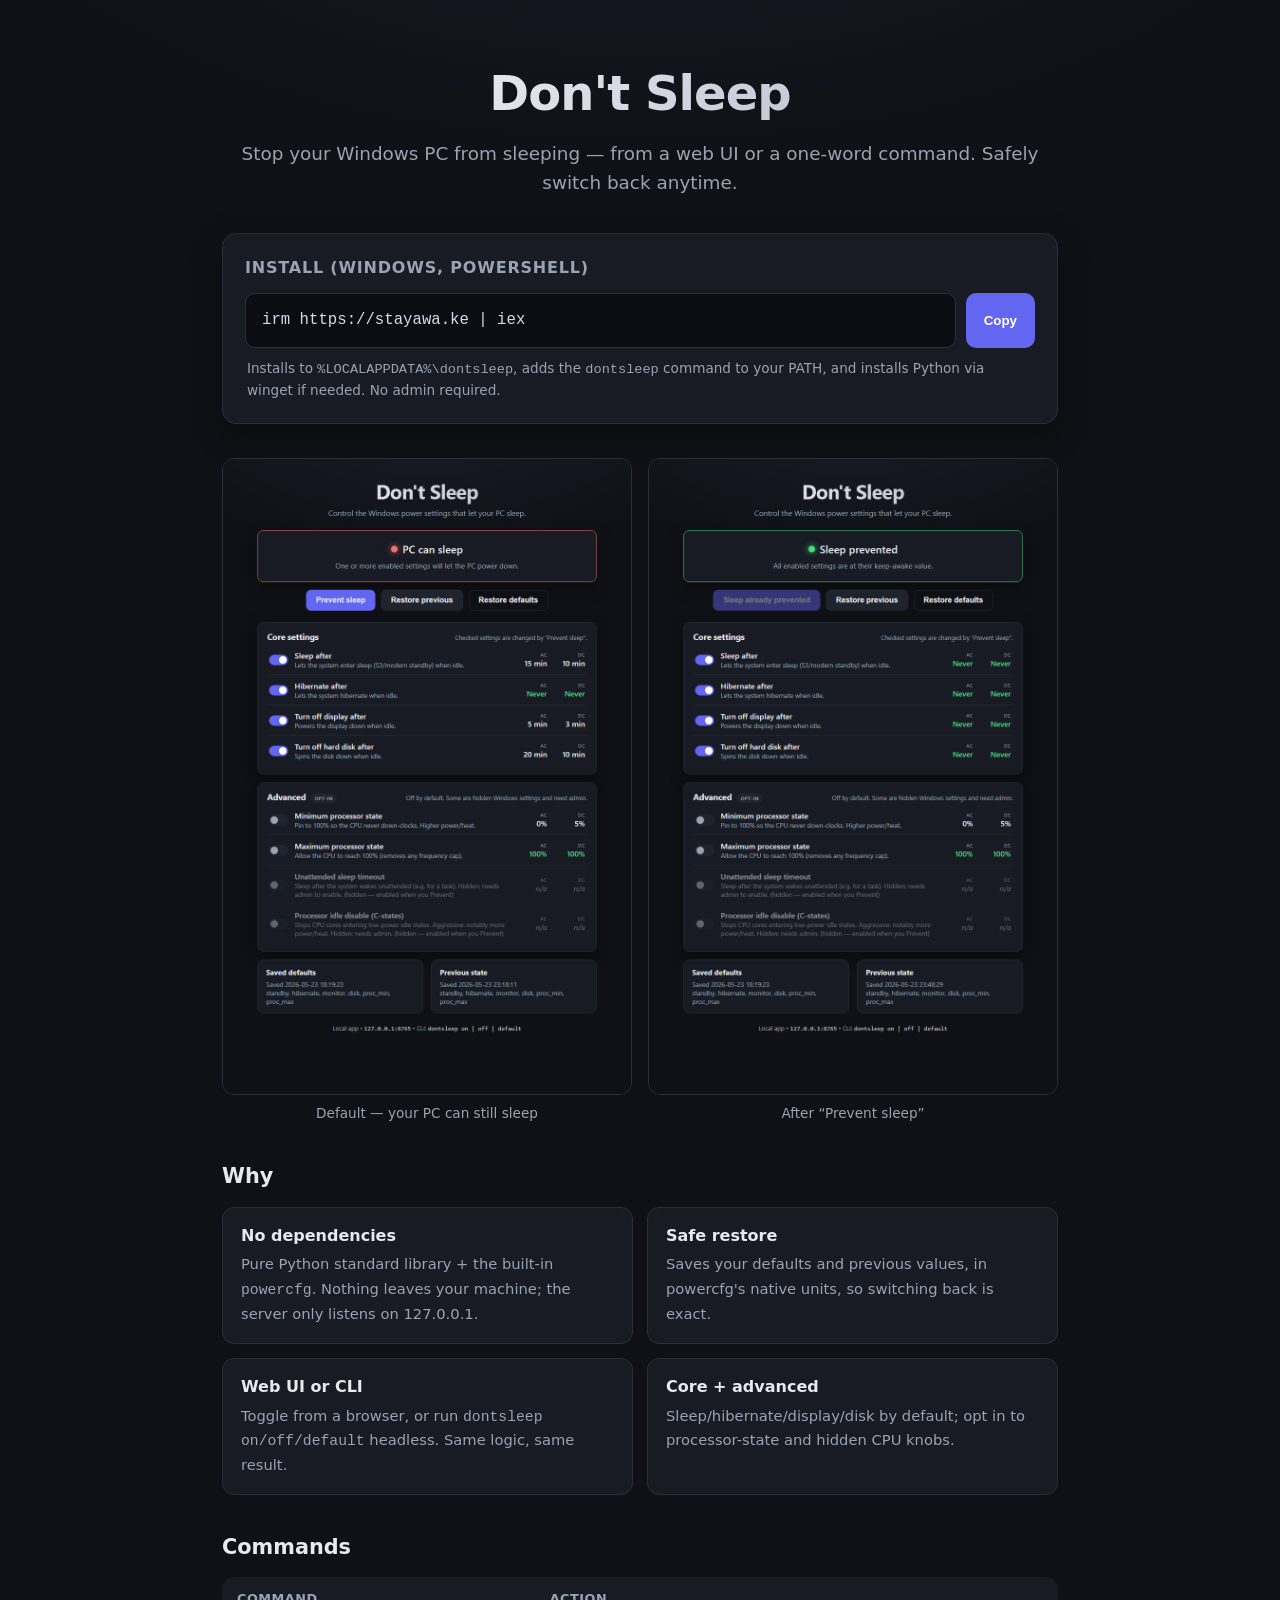
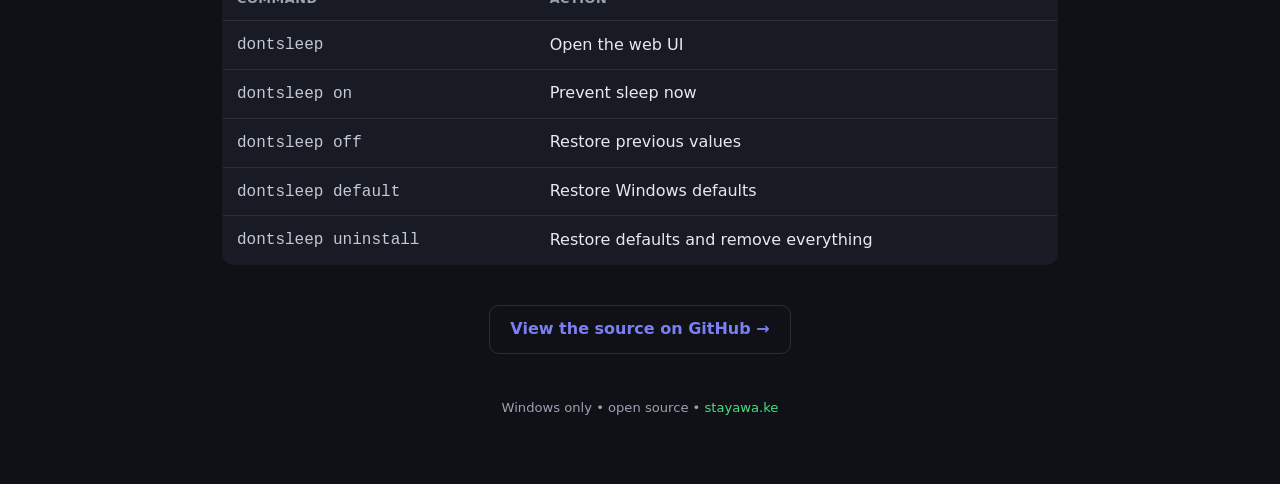
==== docs/index.html @ d677f401 "init github page" ====
<!DOCTYPE html>
<html lang="en">
<head>
  <meta charset="UTF-8" />
  <meta name="viewport" content="width=device-width, initial-scale=1.0" />
  <title>Don't Sleep — keep your Windows PC awake</title>
  <meta name="description" content="A tiny local web app + CLI to toggle the Windows power settings that let your PC sleep, with safe one-click restore." />
  <link rel="icon" href="data:image/svg+xml,<svg xmlns='http://www.w3.org/2000/svg' viewBox='0 0 100 100'><text y='.9em' font-size='90'>☕</text></svg>" />
  <style>
    :root {
      --bg: #0f1116; --card: #181b23; --card2: #1f232d; --border: #2a2f3a;
      --text: #e7e9ee; --muted: #9aa3b2; --accent: #4ade80; --primary: #6366f1; --primary2: #7c7ff3;
    }
    * { box-sizing: border-box; }
    body {
      margin: 0; background: radial-gradient(1200px 600px at 50% -10%, #1a1e2a 0%, var(--bg) 60%);
      color: var(--text); font-family: "Segoe UI", system-ui, -apple-system, sans-serif; line-height: 1.55;
    }
    .wrap { max-width: 880px; margin: 0 auto; padding: 56px 22px 72px; }
    header { text-align: center; margin-bottom: 36px; }
    h1 {
      font-size: 3rem; margin: 0; letter-spacing: -0.02em;
      background: linear-gradient(135deg, #fff, #aab2c5); -webkit-background-clip: text;
      background-clip: text; -webkit-text-fill-color: transparent;
    }
    .tag { color: var(--muted); font-size: 1.15rem; margin: 10px 0 0; }
    .install { background: var(--card); border: 1px solid var(--border); border-radius: 14px; padding: 22px; margin: 0 auto 14px; box-shadow: 0 10px 30px rgba(0,0,0,.35); }
    .install h2 { margin: 0 0 12px; font-size: 1rem; color: var(--muted); font-weight: 600; text-transform: uppercase; letter-spacing: .05em; }
    .cmd { display: flex; gap: 10px; align-items: stretch; }
    .cmd code {
      flex: 1; background: #0b0d12; border: 1px solid var(--border); border-radius: 10px; padding: 14px 16px;
      font-family: Consolas, "Cascadia Code", monospace; font-size: .98rem; color: #d7dbe6; overflow-x: auto; white-space: nowrap;
    }
    .cmd button {
      background: var(--primary); border: none; color: #fff; font-weight: 600; padding: 0 18px; border-radius: 10px; cursor: pointer; transition: background .2s;
    }
    .cmd button:hover { background: var(--primary2); }
    .sub { color: var(--muted); font-size: .85rem; margin: 10px 2px 0; }
    .shots { display: grid; grid-template-columns: 1fr 1fr; gap: 16px; margin: 34px 0; }
    .shots figure { margin: 0; }
    .shots img { width: 100%; border: 1px solid var(--border); border-radius: 12px; display: block; }
    .shots figcaption { color: var(--muted); font-size: .85rem; text-align: center; margin-top: 8px; }
    h2.section { font-size: 1.3rem; margin: 36px 0 14px; }
    .grid { display: grid; grid-template-columns: 1fr 1fr; gap: 14px; }
    .feat { background: var(--card); border: 1px solid var(--border); border-radius: 12px; padding: 16px 18px; }
    .feat b { display: block; margin-bottom: 4px; }
    .feat span { color: var(--muted); font-size: .92rem; }
    table { width: 100%; border-collapse: collapse; background: var(--card); border: 1px solid var(--border); border-radius: 12px; overflow: hidden; }
    th, td { text-align: left; padding: 11px 14px; border-bottom: 1px solid var(--border); }
    th { color: var(--muted); font-size: .8rem; text-transform: uppercase; letter-spacing: .04em; }
    tr:last-child td { border-bottom: none; }
    td code { color: #c3c9d6; font-family: Consolas, monospace; }
    .cta { text-align: center; margin-top: 40px; }
    .cta a { color: var(--primary2); text-decoration: none; font-weight: 600; border: 1px solid var(--border); padding: 11px 20px; border-radius: 10px; display: inline-block; }
    .cta a:hover { border-color: var(--primary2); }
    footer { text-align: center; color: var(--muted); font-size: .82rem; margin-top: 44px; }
    .note { color: var(--accent); }
    @media (max-width: 620px) { .shots, .grid { grid-template-columns: 1fr; } h1 { font-size: 2.3rem; } .cmd code { font-size: .8rem; } }
  </style>
</head>
<body>
  <div class="wrap">
    <header>
      <h1>Don't&nbsp;Sleep</h1>
      <p class="tag">Stop your Windows PC from sleeping — from a web UI or a one-word command. Safely switch back anytime.</p>
    </header>

    <section class="install">
      <h2>Install (Windows, PowerShell)</h2>
      <div class="cmd">
        <code id="cmd">irm https://stayawa.ke | iex</code>
        <button onclick="copyCmd()">Copy</button>
      </div>
      <p class="sub">Installs to <code>%LOCALAPPDATA%\dontsleep</code>, adds the <code>dontsleep</code> command to your PATH, and installs Python via winget if needed. No admin required.</p>
    </section>

    <section class="shots">
      <figure>
        <img src="ui-can-sleep.png" alt="Don't Sleep — default state, the PC can still sleep" />
        <figcaption>Default — your PC can still sleep</figcaption>
      </figure>
      <figure>
        <img src="ui-prevented.png" alt="Don't Sleep — sleep prevented, all timeouts set to Never" />
        <figcaption>After “Prevent sleep”</figcaption>
      </figure>
    </section>

    <h2 class="section">Why</h2>
    <div class="grid">
      <div class="feat"><b>No dependencies</b><span>Pure Python standard library + the built-in <code>powercfg</code>. Nothing leaves your machine; the server only listens on 127.0.0.1.</span></div>
      <div class="feat"><b>Safe restore</b><span>Saves your defaults and previous values, in powercfg's native units, so switching back is exact.</span></div>
      <div class="feat"><b>Web UI or CLI</b><span>Toggle from a browser, or run <code>dontsleep on/off/default</code> headless. Same logic, same result.</span></div>
      <div class="feat"><b>Core + advanced</b><span>Sleep/hibernate/display/disk by default; opt in to processor-state and hidden CPU knobs.</span></div>
    </div>

    <h2 class="section">Commands</h2>
    <table>
      <tr><th>Command</th><th>Action</th></tr>
      <tr><td><code>dontsleep</code></td><td>Open the web UI</td></tr>
      <tr><td><code>dontsleep on</code></td><td>Prevent sleep now</td></tr>
      <tr><td><code>dontsleep off</code></td><td>Restore previous values</td></tr>
      <tr><td><code>dontsleep default</code></td><td>Restore Windows defaults</td></tr>
      <tr><td><code>dontsleep uninstall</code></td><td>Restore defaults and remove everything</td></tr>
    </table>

    <div class="cta">
      <a href="https://github.com/vdiehl/dont-sleep">View the source on GitHub →</a>
    </div>

    <footer>Windows only • open source • <span class="note">stayawa.ke</span></footer>
  </div>

  <script>
    function copyCmd() {
      navigator.clipboard.writeText(document.getElementById('cmd').textContent).then(() => {
        const b = document.querySelector('.cmd button');
        const t = b.textContent; b.textContent = 'Copied!';
        setTimeout(() => (b.textContent = t), 1500);
      });
    }
  </script>
</body>
</html>
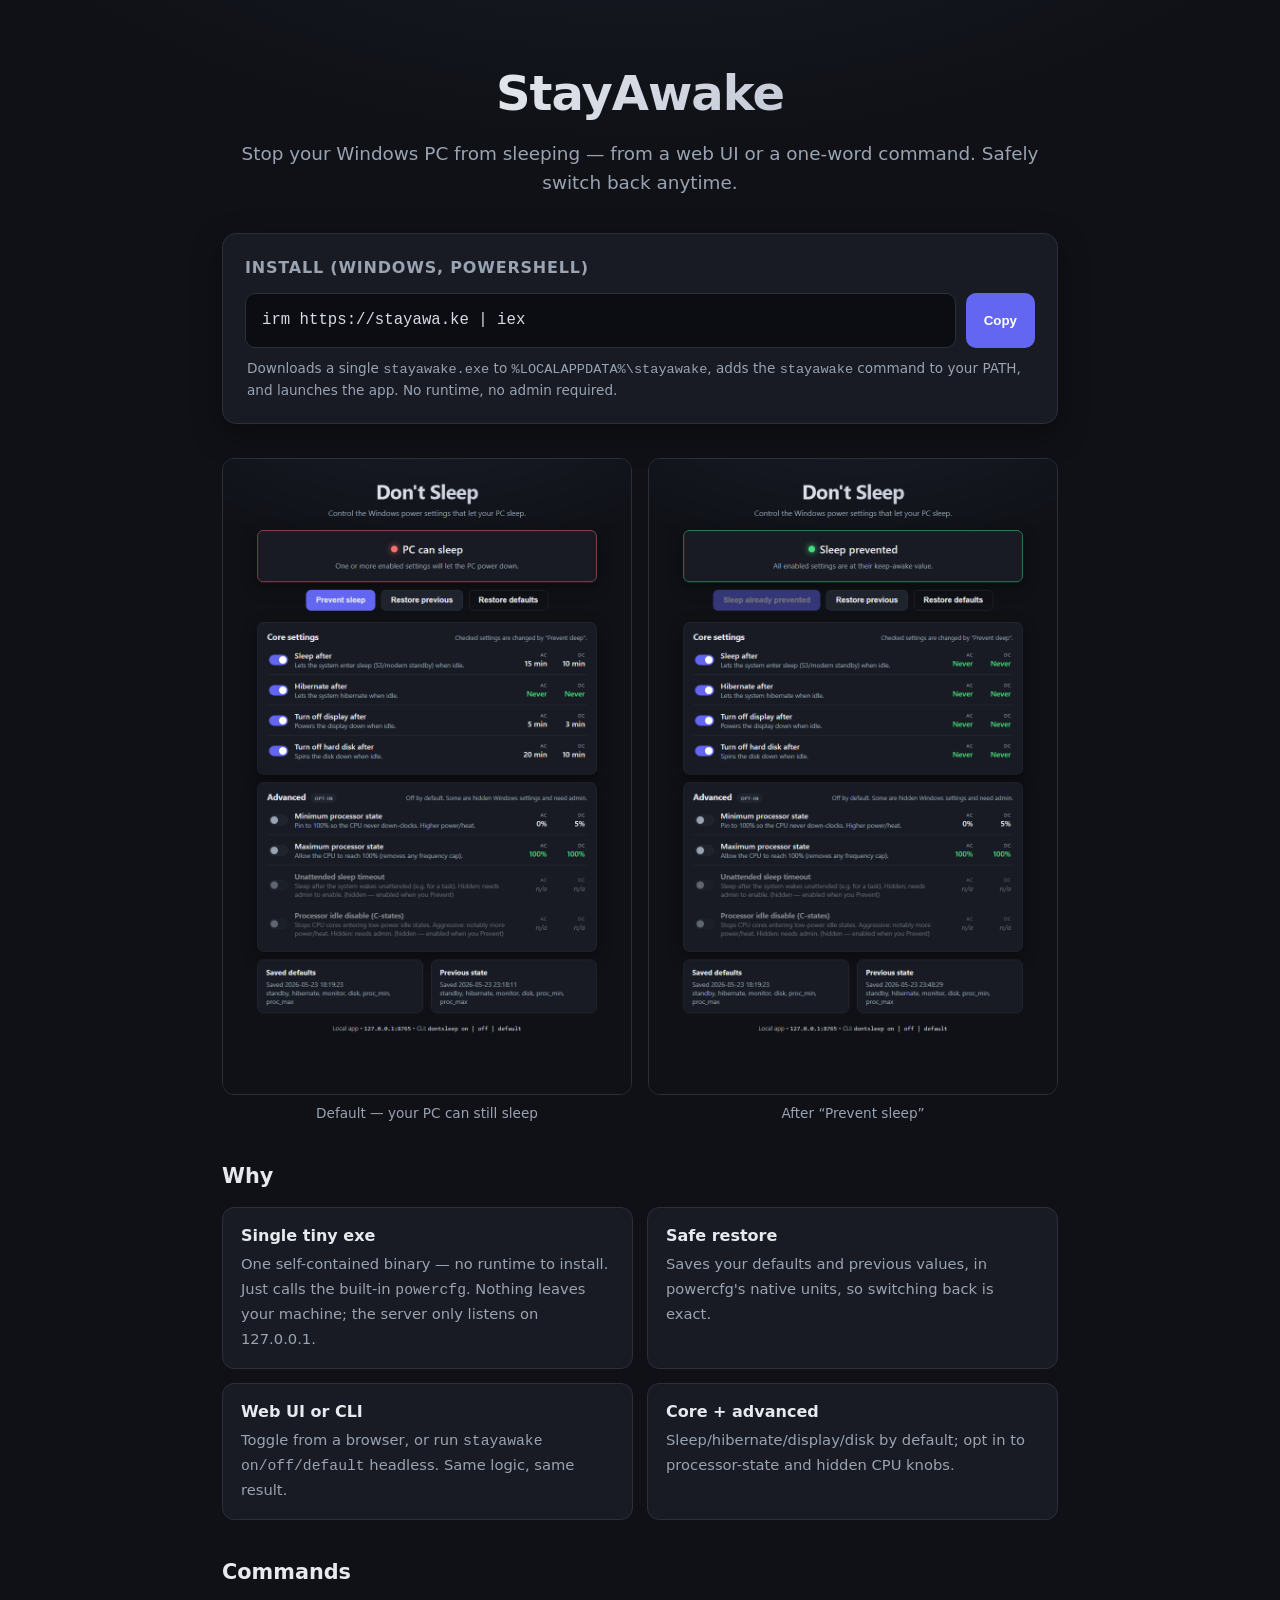
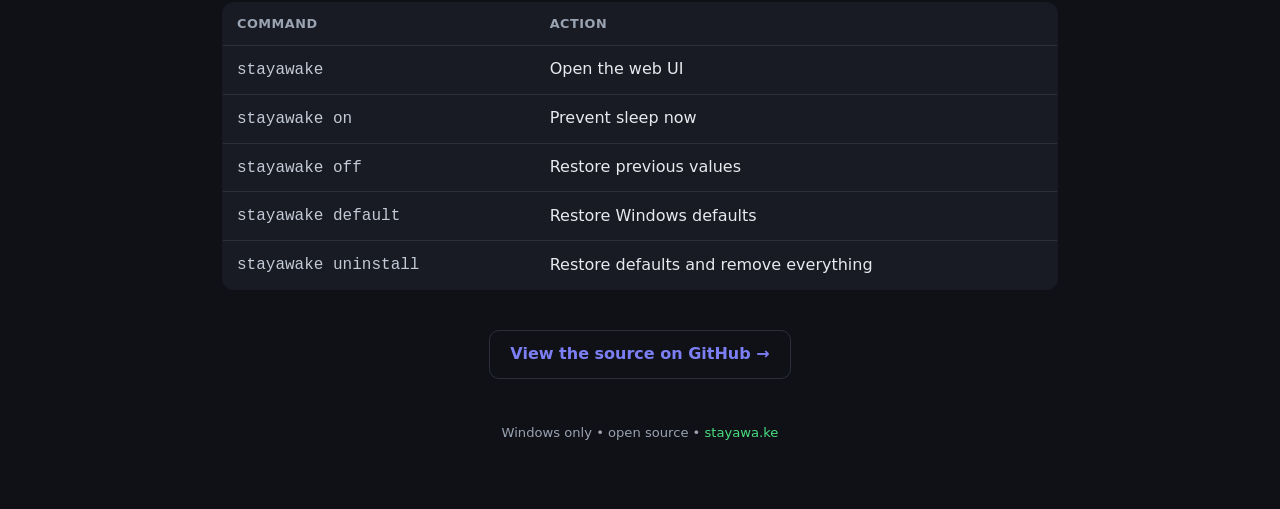
==== commit 59a22e12: "Swith to Go. Add mouse jiggler." ====
--- a/docs/index.html
+++ b/docs/index.html
@@ -3,7 +3,7 @@
 <head>
   <meta charset="UTF-8" />
   <meta name="viewport" content="width=device-width, initial-scale=1.0" />
-  <title>Don't Sleep — keep your Windows PC awake</title>
+  <title>StayAwake — keep your Windows PC awake</title>
   <meta name="description" content="A tiny local web app + CLI to toggle the Windows power settings that let your PC sleep, with safe one-click restore." />
   <link rel="icon" href="data:image/svg+xml,<svg xmlns='http://www.w3.org/2000/svg' viewBox='0 0 100 100'><text y='.9em' font-size='90'>☕</text></svg>" />
   <style>
@@ -61,7 +61,7 @@
 <body>
   <div class="wrap">
     <header>
-      <h1>Don't&nbsp;Sleep</h1>
+      <h1>StayAwake</h1>
       <p class="tag">Stop your Windows PC from sleeping — from a web UI or a one-word command. Safely switch back anytime.</p>
     </header>
 
@@ -71,36 +71,36 @@
         <code id="cmd">irm https://stayawa.ke | iex</code>
         <button onclick="copyCmd()">Copy</button>
       </div>
-      <p class="sub">Installs to <code>%LOCALAPPDATA%\dontsleep</code>, adds the <code>dontsleep</code> command to your PATH, and installs Python via winget if needed. No admin required.</p>
+      <p class="sub">Downloads a single <code>stayawake.exe</code> to <code>%LOCALAPPDATA%\stayawake</code>, adds the <code>stayawake</code> command to your PATH, and launches the app. No runtime, no admin required.</p>
     </section>
 
     <section class="shots">
       <figure>
-        <img src="ui-can-sleep.png" alt="Don't Sleep — default state, the PC can still sleep" />
+        <img src="ui-can-sleep.png" alt="StayAwake — default state, the PC can still sleep" />
         <figcaption>Default — your PC can still sleep</figcaption>
       </figure>
       <figure>
-        <img src="ui-prevented.png" alt="Don't Sleep — sleep prevented, all timeouts set to Never" />
+        <img src="ui-prevented.png" alt="StayAwake — sleep prevented, all timeouts set to Never" />
         <figcaption>After “Prevent sleep”</figcaption>
       </figure>
     </section>
 
     <h2 class="section">Why</h2>
     <div class="grid">
-      <div class="feat"><b>No dependencies</b><span>Pure Python standard library + the built-in <code>powercfg</code>. Nothing leaves your machine; the server only listens on 127.0.0.1.</span></div>
+      <div class="feat"><b>Single tiny exe</b><span>One self-contained binary — no runtime to install. Just calls the built-in <code>powercfg</code>. Nothing leaves your machine; the server only listens on 127.0.0.1.</span></div>
       <div class="feat"><b>Safe restore</b><span>Saves your defaults and previous values, in powercfg's native units, so switching back is exact.</span></div>
-      <div class="feat"><b>Web UI or CLI</b><span>Toggle from a browser, or run <code>dontsleep on/off/default</code> headless. Same logic, same result.</span></div>
+      <div class="feat"><b>Web UI or CLI</b><span>Toggle from a browser, or run <code>stayawake on/off/default</code> headless. Same logic, same result.</span></div>
       <div class="feat"><b>Core + advanced</b><span>Sleep/hibernate/display/disk by default; opt in to processor-state and hidden CPU knobs.</span></div>
     </div>
 
     <h2 class="section">Commands</h2>
     <table>
       <tr><th>Command</th><th>Action</th></tr>
-      <tr><td><code>dontsleep</code></td><td>Open the web UI</td></tr>
-      <tr><td><code>dontsleep on</code></td><td>Prevent sleep now</td></tr>
-      <tr><td><code>dontsleep off</code></td><td>Restore previous values</td></tr>
-      <tr><td><code>dontsleep default</code></td><td>Restore Windows defaults</td></tr>
-      <tr><td><code>dontsleep uninstall</code></td><td>Restore defaults and remove everything</td></tr>
+      <tr><td><code>stayawake</code></td><td>Open the web UI</td></tr>
+      <tr><td><code>stayawake on</code></td><td>Prevent sleep now</td></tr>
+      <tr><td><code>stayawake off</code></td><td>Restore previous values</td></tr>
+      <tr><td><code>stayawake default</code></td><td>Restore Windows defaults</td></tr>
+      <tr><td><code>stayawake uninstall</code></td><td>Restore defaults and remove everything</td></tr>
     </table>
 
     <div class="cta">
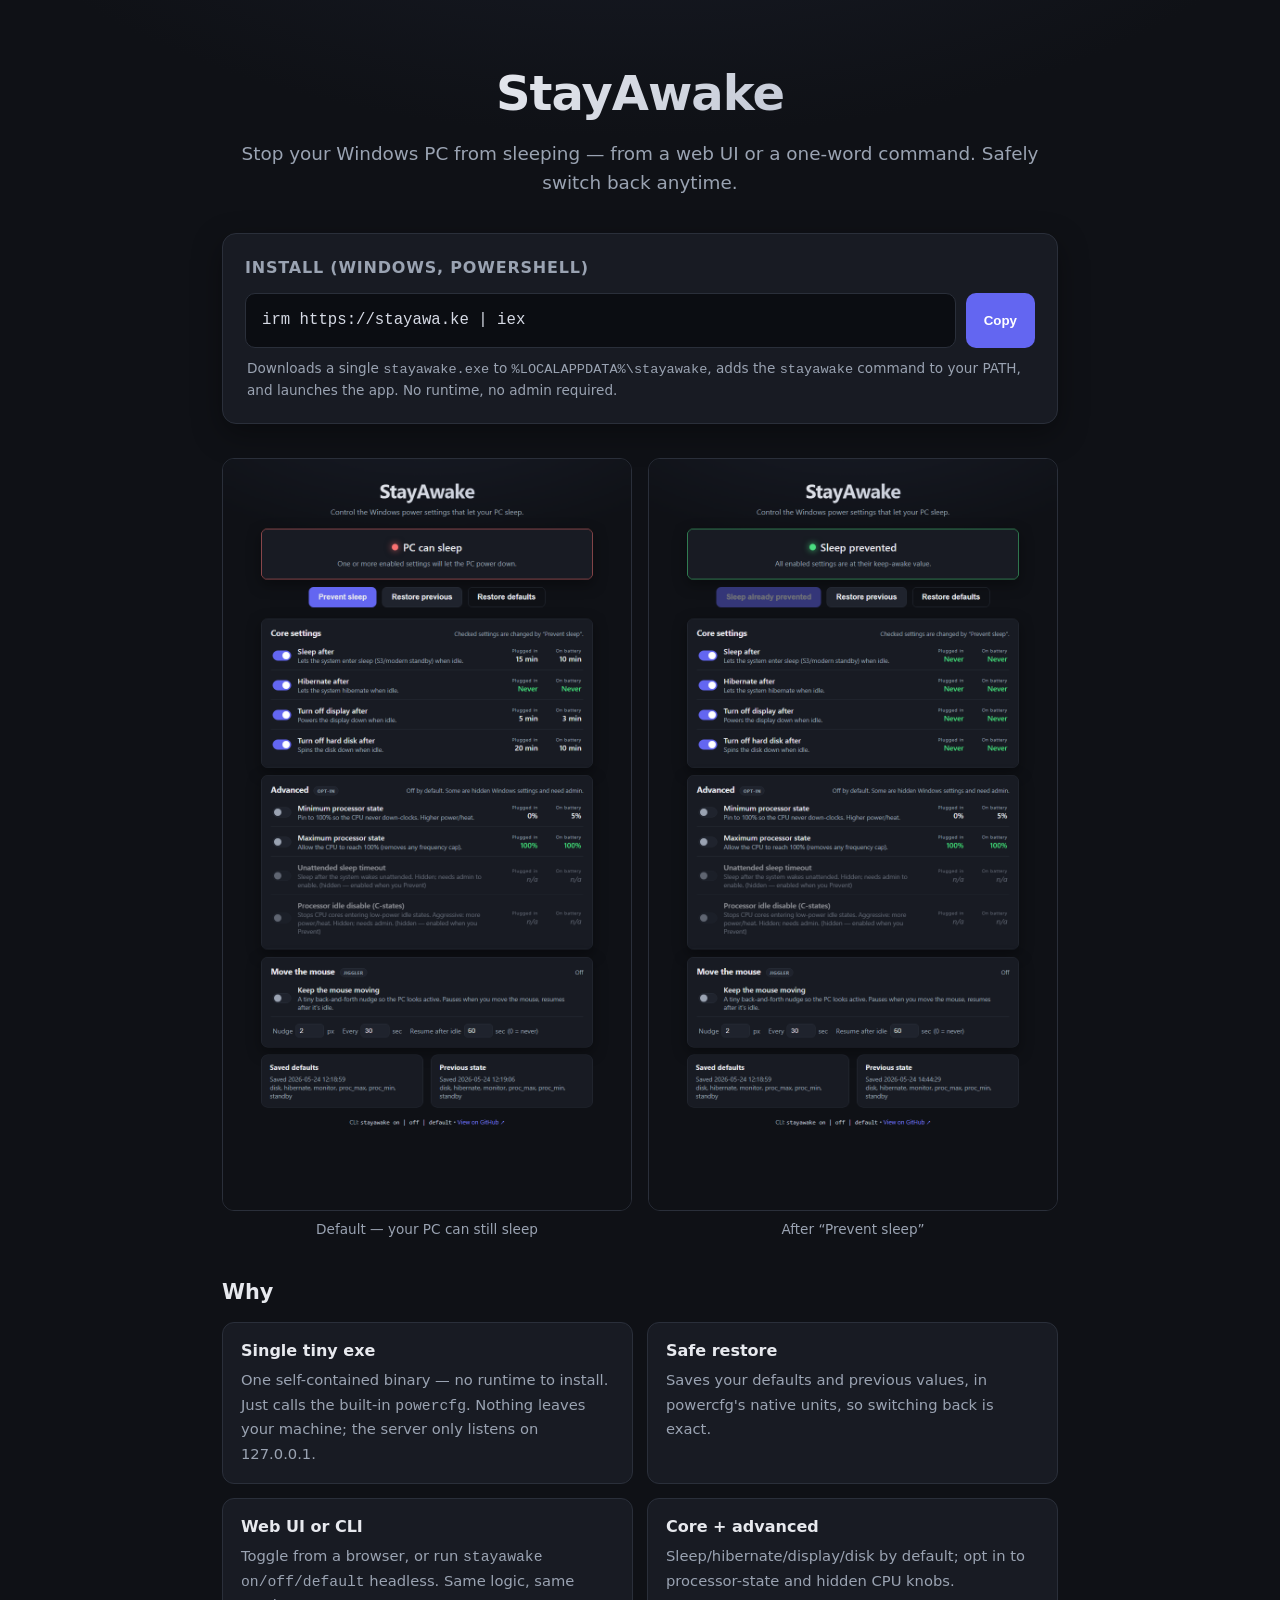
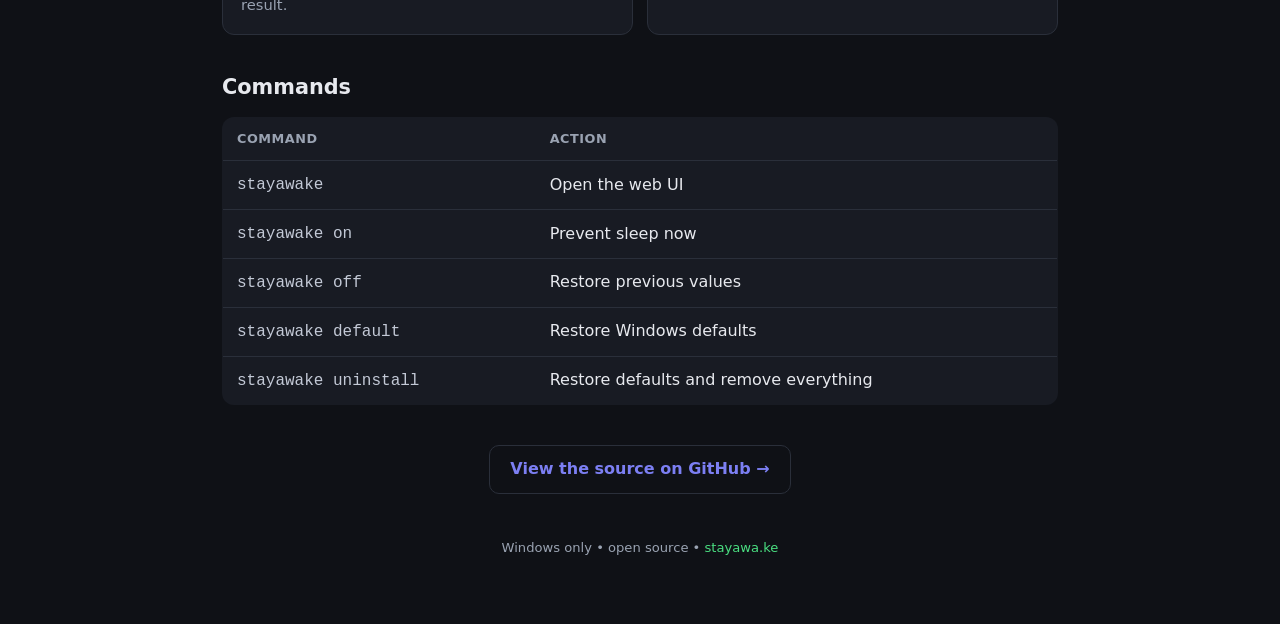
==== commit 4fabf604: "Change repo name" ====
--- a/docs/index.html
+++ b/docs/index.html
@@ -104,7 +104,7 @@
     </table>
 
     <div class="cta">
-      <a href="https://github.com/vdiehl/dont-sleep">View the source on GitHub →</a>
+      <a href="https://github.com/vdiehl/stayawake">View the source on GitHub →</a>
     </div>
 
     <footer>Windows only • open source • <span class="note">stayawa.ke</span></footer>
